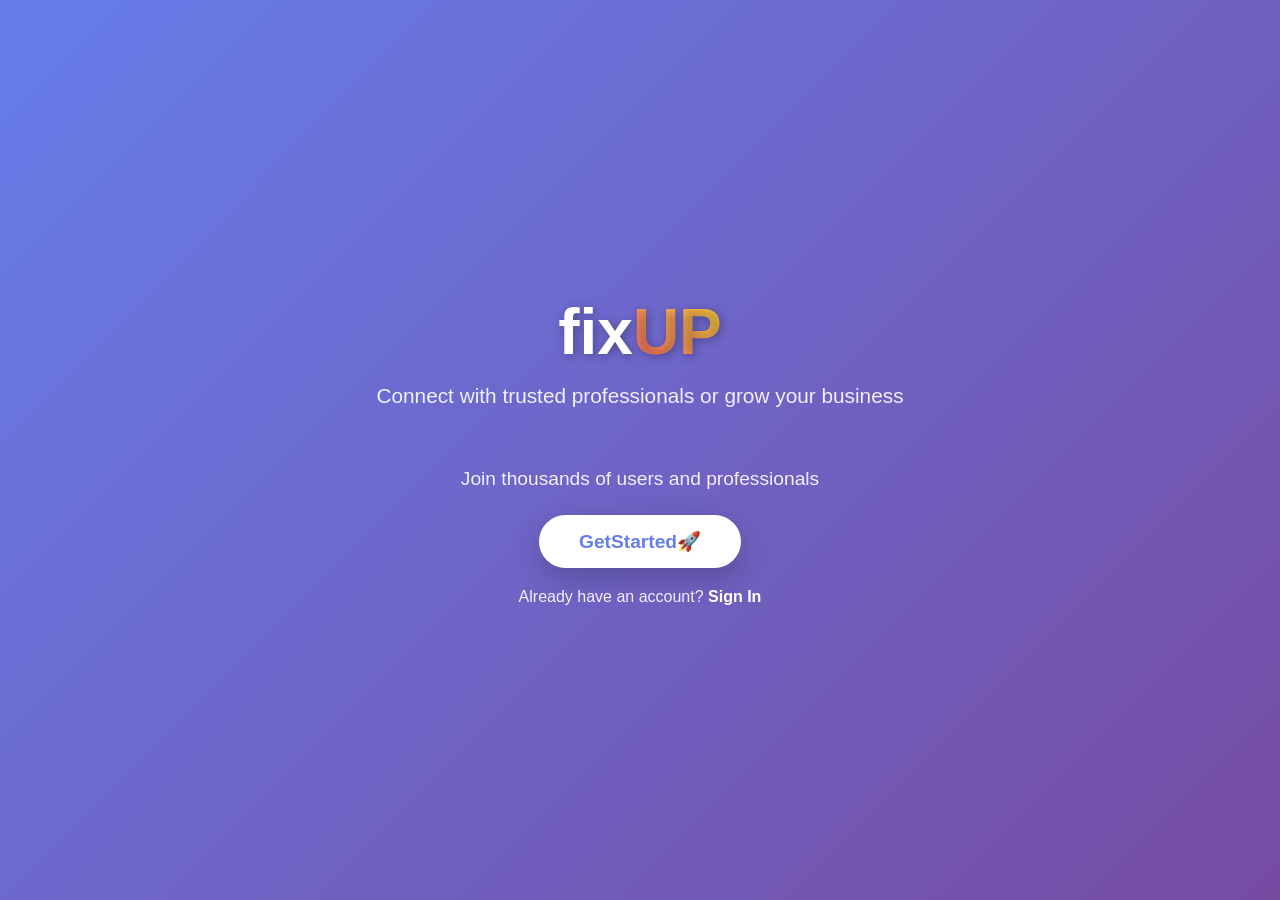
==== index.html @ 254c32c1 "Add files via upload" ====
<!DOCTYPE html>
<html lang="en">
<head>
    <meta charset="UTF-8">
    <meta name="viewport" content="width=device-width, initial-scale=1.0">
    <title>fixUP - Get It Fixed, Right Now!</title>
    <link rel="stylesheet" href="css/style.css">
</head>
<body>
    <div class="container">
        <!-- Hero Section -->
        <div class="hero">
            <h1 class="hero-title">fix<span>UP</span></h1>
            <p class="hero-subtitle">Connect with trusted professionals or grow your business</p>
        </div>

        <!-- Get Started Button -->
        <div class="cta-section">
            <p>Join thousands of users and professionals</p>
            <button class="cta-btn" onclick="getStarted()">GetStarted🚀</button>
            <div class="login-link">
                Already have an account? <a href="pages/login.html">Sign In</a>
            </div>
        </div>
    </div>

    <script src="js/script.js"></script>
</body>
</html>
---- css/style.css ----
/* Reset and Base Styles */
* {
    margin: 0;
    padding: 0;
    box-sizing: border-box;
}

:root {
    --primary-gradient: linear-gradient(135deg, #667eea 0%, #764ba2 100%);
    --user-gradient: linear-gradient(135deg, #4facfe 0%, #00f2fe 100%);
    --worker-gradient: linear-gradient(135deg, #43e97b 0%, #38f9d7 100%);
    --text-dark: #2d3748;
    --text-light: #718096;
    --shadow: 0 20px 40px rgba(0,0,0,0.1);
    --card-shadow: 0 10px 30px rgba(0,0,0,0.15);
}

body {
    font-family: 'Segoe UI', Tahoma, Geneva, Verdana, sans-serif;
    background: var(--primary-gradient);
    min-height: 100vh;
    display: flex;
    align-items: center;
    justify-content: center;
    padding: 20px;
}

.container {
    max-width: 1200px;
    width: 100%;
    text-align: center;
}

/* Hero Section */
.hero {
    margin-bottom: 60px;
}

.hero-title {
    font-size: 4rem;
    font-weight: 800;
    color: white;
    margin-bottom: 15px;
    text-shadow: 2px 2px 10px rgba(0,0,0,0.3);
}

.hero-title span {
    background: linear-gradient(45deg, #ff6b6b, #ffd93d);
    -webkit-background-clip: text;
    -webkit-text-fill-color: transparent;
}

.hero-subtitle {
    font-size: 1.3rem;
    color: rgba(255,255,255,0.9);
    font-weight: 300;
}

/* Selection Cards */
.selection-cards {
    display: grid;
    grid-template-columns: repeat(auto-fit, minmax(300px, 1fr));
    gap: 30px;
    max-width: 800px;
    margin: 0 auto;
}

.card {
    background: white;
    padding: 40px 30px;
    border-radius: 20px;
    box-shadow: var(--card-shadow);
    cursor: pointer;
    transition: all 0.3s ease;
    position: relative;
    overflow: hidden;
}

.card::before {
    content: '';
    position: absolute;
    top: 0;
    left: -100%;
    width: 100%;
    height: 100%;
    background: linear-gradient(90deg, transparent, rgba(255,255,255,0.2), transparent);
    transition: left 0.5s;
}

.card:hover::before {
    left: 100%;
}

.card:hover {
    transform: translateY(-10px);
    box-shadow: 0 25px 50px rgba(0,0,0,0.2);
}

.user-card:hover {
    background: var(--user-gradient);
    color: white;
}

.worker-card:hover {
    background: var(--worker-gradient);
    color: white;
}

.card-icon {
    font-size: 4rem;
    margin-bottom: 20px;
}

.card h3 {
    font-size: 1.8rem;
    margin-bottom: 15px;
    font-weight: 700;
}

.card p {
    color: var(--text-light);
    margin-bottom: 25px;
    line-height: 1.6;
}

.card:hover p {
    color: rgba(255,255,255,0.9);
}

.card-btn {
    background: transparent;
    border: 2px solid var(--text-dark);
    color: var(--text-dark);
    padding: 12px 30px;
    border-radius: 50px;
    font-weight: 600;
    cursor: pointer;
    transition: all 0.3s ease;
}

.user-card:hover .card-btn {
    border-color: white;
    color: white;
}

.worker-card:hover .card-btn {
    border-color: white;
    color: white;
}

/* Responsive */
@media (max-width: 768px) {
    .hero-title {
        font-size: 3rem;
    }
    
    .selection-cards {
        grid-template-columns: 1fr;
    }
}



/* === USER DASHBOARD STYLES === */

/* Navigation */
.navbar {
    background: rgba(255, 255, 255, 0.95);
    backdrop-filter: blur(10px);
    padding: 1rem 0;
    position: fixed;
    top: 0;
    width: 100%;
    z-index: 1000;
    box-shadow: 0 2px 20px rgba(0,0,0,0.1);
}

.nav-container {
    max-width: 1200px;
    margin: 0 auto;
    display: flex;
    justify-content: space-between;
    align-items: center;
    padding: 0 20px;
}

.nav-logo h2 {
    background: var(--primary-gradient);
    -webkit-background-clip: text;
    -webkit-text-fill-color: transparent;
    font-size: 1.8rem;
}

.nav-links {
    display: flex;
    gap: 30px;
}

.nav-link {
    text-decoration: none;
    color: var(--text-dark);
    font-weight: 600;
    padding: 8px 16px;
    border-radius: 20px;
    transition: all 0.3s ease;
}

.nav-link:hover, .nav-link.active {
    background: var(--primary-gradient);
    color: white;
}

/* User Container */
.user-container {  
    text-decoration: none;
    color: var(--text-dark);
    max-width: 1200px;
    margin: 100px auto 50px;
    padding: 0 20px;
}

/* Welcome Section */
.welcome-section {
    text-align: center;
    margin-bottom: 60px;
}

.welcome-section h1 {
    font-size: 3rem;
    color: var(--text-dark);
    margin-bottom: 10px;
    background: var(--primary-gradient);
    -webkit-background-clip: text;
    -webkit-text-fill-color: transparent;
}

.welcome-section p {
    font-size: 1.2rem;
    color: var(--text-light);
    margin-bottom: 30px;
}

/* Search Bar */
.search-container {
    display: flex;
    max-width: 600px;
    margin: 0 auto;
    background: white;
    border-radius: 50px;
    padding: 5px;
    box-shadow: var(--shadow);
}

.search-input {
    flex: 1;
    border: none;
    padding: 15px 25px;
    border-radius: 50px;
    font-size: 1rem;
    outline: none;
}

.search-btn {
    background: var(--primary-gradient);
    color: white;
    border: none;
    padding: 15px 30px;
    border-radius: 50px;
    font-weight: 600;
    cursor: pointer;
    transition: transform 0.3s ease;
}

.search-btn:hover {
    transform: scale(1.05);
}

/* Services Grid */
.services-grid h2 {
    text-align: center;
    font-size: 2.5rem;
    color: var(--text-dark);
    margin-bottom: 40px;
}

.grid-container {
    display: grid;
    grid-template-columns: repeat(auto-fit, minmax(250px, 1fr));
    gap: 25px;
}

.service-card {
    background: white;
    border-radius: 20px;
    padding: 30px 20px;
    text-align: center;
    box-shadow: var(--card-shadow);
    cursor: pointer;
    transition: all 0.3s ease;
    position: relative;
    overflow: hidden;
}

.service-card::before {
    content: '';
    position: absolute;
    top: 0;
    left: -100%;
    width: 100%;
    height: 100%;
    background: linear-gradient(90deg, transparent, rgba(255,255,255,0.4), transparent);
    transition: left 0.6s;
}

.service-card:hover::before {
    left: 100%;
}

.service-card:hover {
    transform: translateY(-8px) scale(1.02);
    box-shadow: 0 25px 50px rgba(0,0,0,0.15);
}

.service-icon {
    font-size: 3.5rem;
    margin-bottom: 20px;
    display: block;
}

.service-card h3 {
    font-size: 1.5rem;
    margin-bottom: 10px;
    color: var(--text-dark);
}

.service-card p {
    color: var(--text-light);
    line-height: 1.5;
}

/* Service-specific hover colors */
.service-card[data-service="carpenter"]:hover { background: linear-gradient(135deg, #ff9a9e, #fad0c4); }
.service-card[data-service="plumber"]:hover { background: linear-gradient(135deg, #a1c4fd, #c2e9fb); }
.service-card[data-service="electrician"]:hover { background: linear-gradient(135deg, #ffecd2, #fcb69f); }
.service-card[data-service="mechanic"]:hover { background: linear-gradient(135deg, #84fab0, #8fd3f4); }
.service-card[data-service="painter"]:hover { background: linear-gradient(135deg, #d4fc79, #96e6a1); }
.service-card[data-service="constructor"]:hover { background: linear-gradient(135deg, #fbc2eb, #a6c1ee); }

.service-card:hover h3,
.service-card:hover p {
    color: white;
}








/* === WORKER DASHBOARD STYLES === */

.worker-container {
    max-width: 1200px;
    margin: 100px auto 50px;
    padding: 0 20px;
}

/* Worker Header */
.worker-header {
    margin-bottom: 40px;
}

.welcome-card {
    background: linear-gradient(135deg, #667eea 0%, #764ba2 100%);
    color: white;
    padding: 30px;
    border-radius: 20px;
    margin-bottom: 30px;
    box-shadow: var(--shadow);
}

.welcome-card h1 {
    font-size: 2.5rem;
    margin-bottom: 10px;
}

.welcome-card p {
    font-size: 1.2rem;
    opacity: 0.9;
}

/* Stats Grid */
.stats-grid {
    display: grid;
    grid-template-columns: repeat(auto-fit, minmax(200px, 1fr));
    gap: 20px;
}

.stat-card {
    background: white;
    padding: 25px;
    border-radius: 15px;
    box-shadow: var(--card-shadow);
    display: flex;
    align-items: center;
    gap: 15px;
    transition: transform 0.3s ease;
}

.stat-card:hover {
    transform: translateY(-5px);
}

.stat-icon {
    font-size: 2.5rem;
}

.stat-info h3 {
    font-size: 1.8rem;
    color: var(--text-dark);
    margin-bottom: 5px;
}

.stat-info p {
    color: var(--text-light);
    font-size: 0.9rem;
}

/* Worker Content Layout */
.worker-content {
    display: grid;
    grid-template-columns: 2fr 1fr;
    gap: 30px;
}

/* Job Requests */
.job-requests h2 {
    color: var(--text-dark);
    margin-bottom: 20px;
    font-size: 1.5rem;
}

.requests-list {
    display: flex;
    flex-direction: column;
    gap: 15px;
}

.job-request {
    background: white;
    padding: 20px;
    border-radius: 15px;
    box-shadow: var(--card-shadow);
    border-left: 4px solid #667eea;
    transition: all 0.3s ease;
}

.job-request:hover {
    transform: translateX(5px);
    box-shadow: 0 10px 25px rgba(0,0,0,0.15);
}

.job-header {
    display: flex;
    justify-content: space-between;
    align-items: start;
    margin-bottom: 10px;
}

.job-title {
    font-weight: 600;
    color: var(--text-dark);
    font-size: 1.1rem;
}

.job-budget {
    background: linear-gradient(135deg, #4facfe 0%, #00f2fe 100%);
    color: white;
    padding: 5px 12px;
    border-radius: 20px;
    font-weight: 600;
    font-size: 0.9rem;
}

.job-description {
    color: var(--text-light);
    margin-bottom: 15px;
    line-height: 1.5;
}

.job-meta {
    display: flex;
    gap: 15px;
    font-size: 0.9rem;
    color: var(--text-light);
    margin-bottom: 15px;
}

.job-actions {
    display: flex;
    gap: 10px;
}

.action-btn-accept, .action-btn-decline {
    padding: 8px 20px;
    border: none;
    border-radius: 8px;
    font-weight: 600;
    cursor: pointer;
    transition: all 0.3s ease;
}

.action-btn-accept {
    background: linear-gradient(135deg, #43e97b 0%, #38f9d7 100%);
    color: white;
}

.action-btn-decline {
    background: #f8f9fa;
    color: var(--text-light);
}

.action-btn-accept:hover {
    transform: scale(1.05);
    box-shadow: 0 5px 15px rgba(67, 233, 123, 0.3);
}

.action-btn-decline:hover {
    background: #e9ecef;
}

/* Worker Sidebar */
.worker-sidebar {
    display: flex;
    flex-direction: column;
    gap: 20px;
}

.action-card, .profile-card {
    background: white;
    padding: 25px;
    border-radius: 15px;
    box-shadow: var(--card-shadow);
}

.action-card h3, .profile-card h3 {
    color: var(--text-dark);
    margin-bottom: 20px;
    font-size: 1.2rem;
}

.action-btn {
    width: 100%;
    padding: 12px;
    margin-bottom: 10px;
    background: var(--primary-gradient);
    color: white;
    border: none;
    border-radius: 10px;
    font-weight: 600;
    cursor: pointer;
    transition: transform 0.3s ease;
}

.action-btn:hover {
    transform: translateY(-2px);
}

/* Progress Bar */
.progress-bar {
    background: #f0f0f0;
    border-radius: 10px;
    height: 8px;
    margin-bottom: 10px;
    overflow: hidden;
}

.progress-fill {
    background: linear-gradient(135deg, #43e97b 0%, #38f9d7 100%);
    height: 100%;
    border-radius: 10px;
    transition: width 0.5s ease;
}

.profile-card p {
    color: var(--text-light);
    margin-bottom: 15px;
    text-align: center;
}

.complete-btn {
    width: 100%;
    padding: 10px;
    background: transparent;
    border: 2px solid #667eea;
    color: #667eea;
    border-radius: 8px;
    font-weight: 600;
    cursor: pointer;
    transition: all 0.3s ease;
}

.complete-btn:hover {
    background: #667eea;
    color: white;
}

/* Responsive */
@media (max-width: 968px) {
    .worker-content {
        grid-template-columns: 1fr;
    }
    
    .welcome-card h1 {
        font-size: 2rem;
    }
    
    .stats-grid {
        grid-template-columns: repeat(2, 1fr);
    }
}

@media (max-width: 768px) {
    .stats-grid {
        grid-template-columns: 1fr;
    }
    
    .job-header {
        flex-direction: column;
        gap: 10px;
    }
    
    .job-actions {
        flex-direction: column;
    }
}






/* === SERVICE BROWSING STYLES === */

.browse-container {
    max-width: 1200px;
    margin: 100px auto 50px;
    padding: 0 20px;
}

.browse-header {
    text-align: center;
    margin-bottom: 40px;
}

.browse-header h1 {
    font-size: 2.5rem;
    color: var(--text-dark);
    margin-bottom: 10px;
    background: var(--primary-gradient);
    -webkit-background-clip: text;
    -webkit-text-fill-color: transparent;
}

.browse-header p {
    color: var(--text-light);
    font-size: 1.1rem;
    margin-bottom: 30px;
}

/* Filters */
.filters-bar {
    display: flex;
    gap: 20px;
    justify-content: center;
    flex-wrap: wrap;
    background: white;
    padding: 20px;
    border-radius: 15px;
    box-shadow: var(--card-shadow);
}

.filter-group {
    display: flex;
    flex-direction: column;
    gap: 8px;
}

.filter-group label {
    font-weight: 600;
    color: var(--text-dark);
    font-size: 0.9rem;
}

.filter-select {
    padding: 10px 15px;
    border: 2px solid #e2e8f0;
    border-radius: 8px;
    background: white;
    cursor: pointer;
    transition: border-color 0.3s ease;
}

.filter-select:focus {
    border-color: #667eea;
    outline: none;
}

.filter-btn {
    background: var(--primary-gradient);
    color: white;
    border: none;
    padding: 10px 20px;
    border-radius: 8px;
    cursor: pointer;
    align-self: flex-end;
    transition: transform 0.3s ease;
}

.filter-btn:hover {
    transform: scale(1.05);
}

/* Workers Grid */
.workers-grid {
    display: grid;
    grid-template-columns: repeat(auto-fill, minmax(350px, 1fr));
    gap: 25px;
}

.worker-card {
    background: white;
    border-radius: 20px;
    padding: 25px;
    box-shadow: var(--card-shadow);
    transition: all 0.3s ease;
    cursor: pointer;
    position: relative;
    overflow: hidden;
}

.worker-card::before {
    content: '';
    position: absolute;
    top: 0;
    left: -100%;
    width: 100%;
    height: 100%;
    background: linear-gradient(90deg, transparent, rgba(255,255,255,0.3), transparent);
    transition: left 0.6s;
}

.worker-card:hover::before {
    left: 100%;
}

.worker-card:hover {
    transform: translateY(-8px);
    box-shadow: 0 25px 50px rgba(0,0,0,0.15);
}

.worker-header {
    display: flex;
    gap: 15px;
    margin-bottom: 15px;
}

.worker-avatar {
    width: 60px;
    height: 60px;
    border-radius: 50%;
    object-fit: cover;
}

.worker-basic-info h3 {
    font-size: 1.3rem;
    color: var(--text-dark);
    margin-bottom: 5px;
}

.worker-tagline {
    color: var(--text-light);
    font-size: 0.9rem;
    margin-bottom: 8px;
}

.worker-rating {
    display: flex;
    align-items: center;
    gap: 5px;
}

.rating-stars {
    color: #ffd700;
    font-size: 1rem;
}

.rating-text {
    color: var(--text-light);
    font-size: 0.9rem;
}

.worker-stats {
    display: grid;
    grid-template-columns: 1fr 1fr;
    gap: 10px;
    margin: 15px 0;
    padding: 15px;
    background: #f8f9fa;
    border-radius: 10px;
}

.stat-item {
    display: flex;
    flex-direction: column;
    align-items: center;
}

.stat-value {
    font-weight: 700;
    color: var(--text-dark);
    font-size: 1.1rem;
}

.stat-label {
    font-size: 0.8rem;
    color: var(--text-light);
}

.worker-skills {
    display: flex;
    flex-wrap: wrap;
    gap: 8px;
    margin: 15px 0;
}

.skill-tag {
    background: var(--primary-gradient);
    color: white;
    padding: 5px 12px;
    border-radius: 20px;
    font-size: 0.8rem;
    font-weight: 600;
}

.worker-footer {
    display: flex;
    justify-content: space-between;
    align-items: center;
    margin-top: 15px;
    padding-top: 15px;
    border-top: 1px solid #e2e8f0;
}

.worker-price {
    font-size: 1.3rem;
    font-weight: 700;
    color: var(--text-dark);
}

.view-profile-btn {
    background: var(--primary-gradient);
    color: white;
    border: none;
    padding: 8px 20px;
    border-radius: 8px;
    font-weight: 600;
    cursor: pointer;
    transition: transform 0.3s ease;
}

.view-profile-btn:hover {
    transform: scale(1.05);
}

/* === WORKER PROFILE STYLES === */

.profile-container {
    max-width: 1200px;
    margin: 100px auto 50px;
    padding: 0 20px;
}

.profile-header {
    background: white;
    border-radius: 20px;
    box-shadow: var(--shadow);
    margin-bottom: 30px;
    overflow: hidden;
}

.profile-hero {
    display: grid;
    grid-template-columns: auto 1fr;
    gap: 30px;
    padding: 40px;
    align-items: start;
}

.profile-image {
    position: relative;
}

.profile-image img {
    width: 150px;
    height: 150px;
    border-radius: 50%;
    object-fit: cover;
    border: 5px solid white;
    box-shadow: var(--card-shadow);
}

.verified-badge {
    position: absolute;
    bottom: 10px;
    right: 10px;
    background: #43e97b;
    color: white;
    padding: 4px 8px;
    border-radius: 10px;
    font-size: 0.7rem;
    font-weight: 600;
}

.profile-info h1 {
    font-size: 2.5rem;
    color: var(--text-dark);
    margin-bottom: 10px;
}

.profile-tagline {
    font-size: 1.2rem;
    color: var(--text-light);
    margin-bottom: 20px;
}

.profile-stats {
    display: flex;
    gap: 30px;
    margin-bottom: 25px;
    flex-wrap: wrap;
}

.stat {
    display: flex;
    align-items: center;
    gap: 8px;
}

.rating-stars {
    color: #ffd700;
}

.rating-text, .jobs-completed, .response-time {
    color: var(--text-light);
    font-weight: 600;
}

.profile-actions {
    display: flex;
    gap: 15px;
    flex-wrap: wrap;
}

.btn-primary, .btn-secondary {
    padding: 12px 25px;
    border: none;
    border-radius: 10px;
    font-weight: 600;
    cursor: pointer;
    transition: all 0.3s ease;
}

.btn-primary {
    background: var(--primary-gradient);
    color: white;
}

.btn-secondary {
    background: transparent;
    border: 2px solid #667eea;
    color: #667eea;
}

.btn-primary:hover, .btn-secondary:hover {
    transform: translateY(-2px);
    box-shadow: 0 8px 20px rgba(0,0,0,0.15);
}

.btn-secondary:hover {
    background: #667eea;
    color: white;
}

/* Profile Content */
.profile-content {
    display: grid;
    grid-template-columns: 2fr 1fr;
    gap: 30px;
}

.profile-section {
    background: white;
    padding: 30px;
    border-radius: 15px;
    box-shadow: var(--card-shadow);
    margin-bottom: 25px;
}

.profile-section h2 {
    color: var(--text-dark);
    margin-bottom: 20px;
    font-size: 1.5rem;
}

/* Services List */
.services-list {
    display: grid;
    grid-template-columns: repeat(auto-fit, minmax(200px, 1fr));
    gap: 10px;
}

.service-item {
    background: #f8f9fa;
    padding: 12px 15px;
    border-radius: 8px;
    font-weight: 600;
    color: var(--text-dark);
    transition: all 0.3s ease;
}

.service-item:hover {
    background: var(--primary-gradient);
    color: white;
    transform: translateX(5px);
}

/* Portfolio Grid */
.portfolio-grid {
    display: grid;
    grid-template-columns: repeat(auto-fit, minmax(200px, 1fr));
    gap: 15px;
}

.portfolio-item {
    border-radius: 10px;
    overflow: hidden;
    box-shadow: var(--card-shadow);
    transition: transform 0.3s ease;
}

.portfolio-item:hover {
    transform: scale(1.05);
}

.portfolio-item img {
    width: 100%;
    height: 150px;
    object-fit: cover;
}

/* Reviews */
.review-item {
    padding: 20px;
    border-bottom: 1px solid #e2e8f0;
}

.review-item:last-child {
    border-bottom: none;
}

.review-header {
    display: flex;
    justify-content: space-between;
    align-items: start;
    margin-bottom: 10px;
}

.reviewer-name {
    font-weight: 600;
    color: var(--text-dark);
}

.review-date {
    color: var(--text-light);
    font-size: 0.9rem;
}

.review-rating {
    color: #ffd700;
    margin-bottom: 8px;
}

.review-text {
    color: var(--text-light);
    line-height: 1.5;
}

/* Sidebar Cards */
.pricing-card, .contact-card {
    background: white;
    padding: 25px;
    border-radius: 15px;
    box-shadow: var(--card-shadow);
    margin-bottom: 25px;
}

.pricing-card h3, .contact-card h3 {
    color: var(--text-dark);
    margin-bottom: 20px;
    font-size: 1.2rem;
}

.price-item, .contact-item {
    display: flex;
    justify-content: space-between;
    align-items: center;
    padding: 10px 0;
    border-bottom: 1px solid #e2e8f0;
}

.price-item:last-child, .contact-item:last-child {
    border-bottom: none;
}

.price {
    font-weight: 700;
    color: var(--text-dark);
}

.full-width {
    width: 100%;
    margin-top: 15px;
}

/* Responsive */
@media (max-width: 968px) {
    .profile-content {
        grid-template-columns: 1fr;
    }
    
    .profile-hero {
        grid-template-columns: 1fr;
        text-align: center;
    }
    
    .workers-grid {
        grid-template-columns: 1fr;
    }
}

@media (max-width: 768px) {
    .filters-bar {
        flex-direction: column;
    }
    
    .profile-stats {
        flex-direction: column;
        gap: 15px;
    }
    
    .profile-actions {
        flex-direction: column;
    }
    
    .btn-primary, .btn-secondary {
        width: 100%;
        text-align: center;
    }
}











/* === AUTHENTICATION STYLES === */

.auth-container {
    min-height: 100vh;
    background: var(--primary-gradient);
    display: flex;
    flex-direction: column;
    align-items: center;
    justify-content: center;
    padding: 20px;
}

.back-btn {
    color: white;
    text-decoration: none;
    font-weight: 600;
    margin-bottom: 20px;
    display: inline-flex;
    align-items: center;
    gap: 8px;
    transition: opacity 0.3s ease;
}

.back-btn:hover {
    opacity: 0.8;
}

.auth-card {
    background: white;
    padding: 40px;
    border-radius: 20px;
    box-shadow: var(--shadow);
    width: 100%;
    max-width: 450px;
}

.auth-header {
    text-align: center;
    margin-bottom: 30px;
}

.auth-header h1 {
    font-size: 2.2rem;
    color: var(--text-dark);
    margin-bottom: 10px;
    background: var(--primary-gradient);
    -webkit-background-clip: text;
    -webkit-text-fill-color: transparent;
}

.auth-header p {
    color: var(--text-light);
    font-size: 1.1rem;
}

.auth-form {
    margin-bottom: 25px;
}

.form-group {
    margin-bottom: 20px;
}

.form-group label {
    display: block;
    margin-bottom: 8px;
    font-weight: 600;
    color: var(--text-dark);
}

.form-group input {
    width: 100%;
    padding: 15px;
    border: 2px solid #e2e8f0;
    border-radius: 10px;
    font-size: 1rem;
    transition: all 0.3s ease;
}

.form-group input:focus {
    border-color: #667eea;
    outline: none;
    box-shadow: 0 0 0 3px rgba(102, 126, 234, 0.1);
}

.forgot-password {
    text-align: right;
    margin-top: 8px;
}

.forgot-password a {
    color: #667eea;
    text-decoration: none;
    font-size: 0.9rem;
}

.password-hint {
    font-size: 0.8rem;
    color: var(--text-light);
    margin-top: 5px;
}

.auth-btn {
    width: 100%;
    background: var(--primary-gradient);
    color: white;
    border: none;
    padding: 15px;
    border-radius: 10px;
    font-size: 1.1rem;
    font-weight: 600;
    cursor: pointer;
    transition: all 0.3s ease;
    margin-top: 10px;
}

.auth-btn:hover {
    transform: translateY(-2px);
    box-shadow: 0 8px 20px rgba(102, 126, 234, 0.3);
}

.auth-divider {
    text-align: center;
    margin: 25px 0;
    position: relative;
}

.auth-divider::before {
    content: '';
    position: absolute;
    top: 50%;
    left: 0;
    right: 0;
    height: 1px;
    background: #e2e8f0;
}

.auth-divider span {
    background: white;
    padding: 0 15px;
    color: var(--text-light);
    font-size: 0.9rem;
}

.social-auth {
    display: flex;
    flex-direction: column;
    gap: 12px;
    margin-bottom: 25px;
}

.social-btn {
    display: flex;
    align-items: center;
    justify-content: center;
    gap: 10px;
    padding: 12px;
    border: 2px solid #e2e8f0;
    border-radius: 10px;
    background: white;
    cursor: pointer;
    transition: all 0.3s ease;
    font-weight: 600;
}

.social-btn:hover {
    border-color: #667eea;
    transform: translateY(-1px);
}

.google-btn:hover {
    border-color: #db4437;
}

.facebook-btn:hover {
    border-color: #4267B2;
}

.auth-footer {
    text-align: center;
    color: var(--text-light);
}

.auth-footer a {
    color: #667eea;
    text-decoration: none;
    font-weight: 600;
}

/* Role Selection */
.role-selection {
    margin: 25px 0;
}

.role-selection h3 {
    margin-bottom: 15px;
    color: var(--text-dark);
}

.role-options {
    display: grid;
    grid-template-columns: 1fr 1fr;
    gap: 15px;
}

.role-option input {
    display: none;
}

.role-card {
    border: 2px solid #e2e8f0;
    border-radius: 10px;
    padding: 20px;
    text-align: center;
    cursor: pointer;
    transition: all 0.3s ease;
}

.role-option input:checked + .role-card {
    border-color: #667eea;
    background: linear-gradient(135deg, #667eea10, #764ba210);
    transform: scale(1.05);
}

.role-icon {
    font-size: 2rem;
    display: block;
    margin-bottom: 10px;
}

.role-text {
    display: block;
    font-weight: 600;
    color: var(--text-dark);
    margin-bottom: 5px;
}

.role-card small {
    color: var(--text-light);
    font-size: 0.8rem;
}

/* Terms Agreement */
.terms-agreement {
    margin: 20px 0;
    padding: 15px;
    background: #f8f9fa;
    border-radius: 10px;
}

.terms-agreement label {
    display: flex;
    align-items: flex-start;
    gap: 10px;
    color: var(--text-dark);
    font-size: 0.9rem;
    cursor: pointer;
}

.terms-agreement input {
    margin-top: 2px;
}

.terms-agreement a {
    color: #667eea;
    text-decoration: none;
}

/* CTA Section for Landing Page */
.cta-section {
    text-align: center;
    margin-top: 40px;
}

.cta-section p {
    color: rgba(255, 255, 255, 0.9);
    margin-bottom: 25px;
    font-size: 1.2rem;
}

.cta-btn {
    background: white;
    color: #667eea;
    border: none;
    padding: 15px 40px;
    border-radius: 50px;
    font-size: 1.2rem;
    font-weight: 700;
    cursor: pointer;
    transition: all 0.3s ease;
    box-shadow: 0 10px 30px rgba(0,0,0,0.2);
}

.cta-btn:hover {
    transform: translateY(-3px) scale(1.05);
    box-shadow: 0 15px 40px rgba(0,0,0,0.3);
}

.login-link {
    margin-top: 20px;
    color: rgba(255, 255, 255, 0.9);
}

.login-link a {
    color: white;
    text-decoration: none;
    font-weight: 600;
}

/* Responsive */
@media (max-width: 768px) {
    .auth-card {
        padding: 30px 20px;
    }
    
    .role-options {
        grid-template-columns: 1fr;
    }
    
    .auth-header h1 {
        font-size: 1.8rem;
    }
}







/* === MY BOOKINGS STYLES === */

.bookings-container {
    max-width: 1000px;
    margin: 100px auto 50px;
    padding: 0 20px;
}

.bookings-header {
    text-align: center;
    margin-bottom: 40px;
}

.bookings-header h1 {
    font-size: 2.5rem;
    color: var(--text-dark);
    margin-bottom: 10px;
    background: var(--primary-gradient);
    -webkit-background-clip: text;
    -webkit-text-fill-color: transparent;
}

.bookings-header p {
    color: var(--text-light);
    font-size: 1.1rem;
}

/* Booking Tabs */
.booking-tabs {
    display: flex;
    gap: 10px;
    margin-bottom: 30px;
    border-bottom: 2px solid #e2e8f0;
    flex-wrap: wrap;
}

.tab-btn {
    background: none;
    border: none;
    padding: 12px 20px;
    font-size: 1rem;
    font-weight: 600;
    color: var(--text-light);
    cursor: pointer;
    border-bottom: 3px solid transparent;
    transition: all 0.3s ease;
}

.tab-btn.active {
    color: #667eea;
    border-bottom-color: #667eea;
}

.tab-btn:hover:not(.active) {
    color: var(--text-dark);
    background: #f7fafc;
    border-radius: 8px 8px 0 0;
}

/* Tab Content */
.tab-content {
    display: none;
}

.tab-content.active {
    display: block;
}

/* Bookings List */
.bookings-list {
    display: flex;
    flex-direction: column;
    gap: 20px;
}

.booking-card {
    background: white;
    border-radius: 15px;
    padding: 25px;
    box-shadow: var(--card-shadow);
    transition: all 0.3s ease;
    border-left: 4px solid #667eea;
}

.booking-card:hover {
    transform: translateY(-3px);
    box-shadow: 0 15px 35px rgba(0,0,0,0.1);
}

.booking-card.upcoming {
    border-left-color: #4facfe;
}

.booking-card.active {
    border-left-color: #43e97b;
}

.booking-card.completed {
    border-left-color: #a0aec0;
}

.booking-card.cancelled {
    border-left-color: #ff6b6b;
}

.booking-header {
    display: flex;
    justify-content: space-between;
    align-items: flex-start;
    margin-bottom: 15px;
    flex-wrap: wrap;
    gap: 15px;
}

.booking-title {
    font-size: 1.3rem;
    font-weight: 700;
    color: var(--text-dark);
    margin-bottom: 5px;
}

.booking-worker {
    color: var(--text-light);
    font-size: 1rem;
}

.booking-status {
    padding: 6px 12px;
    border-radius: 20px;
    font-size: 0.8rem;
    font-weight: 600;
    text-transform: uppercase;
}

.status-upcoming {
    background: #ebf8ff;
    color: #4facfe;
}

.status-active {
    background: #f0fff4;
    color: #43e97b;
}

.status-completed {
    background: #f7fafc;
    color: #a0aec0;
}

.status-cancelled {
    background: #fed7d7;
    color: #ff6b6b;
}

.booking-details {
    display: grid;
    grid-template-columns: repeat(auto-fit, minmax(200px, 1fr));
    gap: 15px;
    margin: 20px 0;
    padding: 20px;
    background: #f8f9fa;
    border-radius: 10px;
}

.detail-item {
    display: flex;
    flex-direction: column;
}

.detail-label {
    font-size: 0.8rem;
    color: var(--text-light);
    margin-bottom: 5px;
    font-weight: 600;
}

.detail-value {
    font-size: 1rem;
    color: var(--text-dark);
    font-weight: 600;
}

.booking-actions {
    display: flex;
    gap: 10px;
    flex-wrap: wrap;
}

.action-btn {
    padding: 8px 16px;
    border: none;
    border-radius: 8px;
    font-weight: 600;
    cursor: pointer;
    transition: all 0.3s ease;
}

.btn-primary {
    background: var(--primary-gradient);
    color: white;
}

.btn-secondary {
    background: transparent;
    border: 2px solid #667eea;
    color: #667eea;
}

.btn-danger {
    background: transparent;
    border: 2px solid #ff6b6b;
    color: #ff6b6b;
}

.action-btn:hover {
    transform: translateY(-2px);
}

.btn-primary:hover {
    box-shadow: 0 5px 15px rgba(102, 126, 234, 0.3);
}

.btn-secondary:hover {
    background: #667eea;
    color: white;
}

.btn-danger:hover {
    background: #ff6b6b;
    color: white;
}

/* Empty State */
.empty-state {
    text-align: center;
    padding: 60px 20px;
    display: none;
}

.empty-state.show {
    display: block;
}

.empty-icon {
    font-size: 4rem;
    margin-bottom: 20px;
}

.empty-state h3 {
    font-size: 1.5rem;
    color: var(--text-dark);
    margin-bottom: 10px;
}

.empty-state p {
    color: var(--text-light);
    margin-bottom: 25px;
}

/* Responsive */
@media (max-width: 768px) {
    .booking-header {
        flex-direction: column;
        align-items: flex-start;
    }
    
    .booking-tabs {
        flex-direction: column;
    }
    
    .booking-details {
        grid-template-columns: 1fr;
    }
    
    .booking-actions {
        flex-direction: column;
    }
    
    .action-btn {
        width: 100%;
        text-align: center;
    }
}






/* === POST JOB STYLES === */

.post-job-container {
    max-width: 800px;
    margin: 100px auto 50px;
    padding: 0 20px;
}

.post-job-header {
    text-align: center;
    margin-bottom: 40px;
}

.post-job-header h1 {
    font-size: 2.5rem;
    color: var(--text-dark);
    margin-bottom: 10px;
    background: var(--primary-gradient);
    -webkit-background-clip: text;
    -webkit-text-fill-color: transparent;
}

.post-job-header p {
    color: var(--text-light);
    font-size: 1.1rem;
}

/* Post Job Form */
.post-job-form {
    background: white;
    padding: 40px;
    border-radius: 20px;
    box-shadow: var(--shadow);
}

.form-section {
    margin-bottom: 40px;
    padding-bottom: 30px;
    border-bottom: 1px solid #e2e8f0;
}

.form-section:last-child {
    border-bottom: none;
    margin-bottom: 0;
}

.form-section h3 {
    font-size: 1.3rem;
    color: var(--text-dark);
    margin-bottom: 20px;
    display: flex;
    align-items: center;
    gap: 10px;
}

/* Service Options */
.service-options {
    display: grid;
    grid-template-columns: repeat(auto-fit, minmax(150px, 1fr));
    gap: 15px;
}

.service-option input {
    display: none;
}

.service-option label {
    display: flex;
    flex-direction: column;
    align-items: center;
    padding: 20px 15px;
    border: 2px solid #e2e8f0;
    border-radius: 15px;
    cursor: pointer;
    transition: all 0.3s ease;
    text-align: center;
}

.service-option input:checked + label {
    border-color: #667eea;
    background: linear-gradient(135deg, #667eea10, #764ba210);
    transform: scale(1.05);
}

.service-option label:hover {
    border-color: #cbd5e0;
    transform: translateY(-2px);
}

.service-icon {
    font-size: 2.5rem;
    margin-bottom: 10px;
    display: block;
}

.service-name {
    font-weight: 600;
    color: var(--text-dark);
    font-size: 0.9rem;
}

/* Form Elements */
.form-group {
    margin-bottom: 25px;
}

.form-group label {
    display: block;
    margin-bottom: 8px;
    font-weight: 600;
    color: var(--text-dark);
}

.form-group input,
.form-group select,
.form-group textarea {
    width: 100%;
    padding: 15px;
    border: 2px solid #e2e8f0;
    border-radius: 10px;
    font-size: 1rem;
    transition: all 0.3s ease;
    font-family: inherit;
}

.form-group input:focus,
.form-group select:focus,
.form-group textarea:focus {
    border-color: #667eea;
    outline: none;
    box-shadow: 0 0 0 3px rgba(102, 126, 234, 0.1);
}

.form-group textarea {
    resize: vertical;
    min-height: 100px;
}

.char-count {
    text-align: right;
    font-size: 0.8rem;
    color: var(--text-light);
    margin-top: 5px;
}

.input-hint {
    font-size: 0.8rem;
    color: var(--text-light);
    margin-top: 5px;
}

/* Form Row for side-by-side inputs */
.form-row {
    display: grid;
    grid-template-columns: 1fr 1fr;
    gap: 20px;
}

/* Photo Upload */
.photo-upload {
    margin-top: 15px;
}

.upload-area {
    border: 2px dashed #cbd5e0;
    border-radius: 15px;
    padding: 40px 20px;
    text-align: center;
    cursor: pointer;
    transition: all 0.3s ease;
    background: #f8f9fa;
}

.upload-area:hover {
    border-color: #667eea;
    background: #f0f4ff;
}

.upload-area.dragover {
    border-color: #667eea;
    background: #e6f0ff;
}

.upload-icon {
    font-size: 3rem;
    margin-bottom: 15px;
    opacity: 0.7;
}

.upload-area p {
    font-weight: 600;
    color: var(--text-dark);
    margin-bottom: 5px;
}

.upload-area small {
    color: var(--text-light);
}

.upload-preview {
    display: grid;
    grid-template-columns: repeat(auto-fill, minmax(100px, 1fr));
    gap: 10px;
    margin-top: 20px;
}

.preview-item {
    position: relative;
    border-radius: 10px;
    overflow: hidden;
    box-shadow: 0 2px 10px rgba(0,0,0,0.1);
}

.preview-item img {
    width: 100%;
    height: 100px;
    object-fit: cover;
}

.remove-photo {
    position: absolute;
    top: 5px;
    right: 5px;
    background: rgba(255, 255, 255, 0.9);
    border: none;
    border-radius: 50%;
    width: 25px;
    height: 25px;
    cursor: pointer;
    font-size: 0.8rem;
    display: flex;
    align-items: center;
    justify-content: center;
}

/* Form Actions */
.form-actions {
    display: flex;
    gap: 15px;
    justify-content: flex-end;
    margin-top: 30px;
    padding-top: 20px;
    border-top: 1px solid #e2e8f0;
}

.btn-primary, .btn-secondary {
    padding: 12px 30px;
    border: none;
    border-radius: 10px;
    font-weight: 600;
    cursor: pointer;
    transition: all 0.3s ease;
    font-size: 1rem;
}

.btn-primary {
    background: var(--primary-gradient);
    color: white;
}

.btn-secondary {
    background: transparent;
    border: 2px solid #667eea;
    color: #667eea;
}

.btn-primary:hover {
    transform: translateY(-2px);
    box-shadow: 0 8px 20px rgba(102, 126, 234, 0.3);
}

.btn-secondary:hover {
    background: #667eea;
    color: white;
}

/* Responsive */
@media (max-width: 768px) {
    .post-job-form {
        padding: 25px 20px;
    }
    
    .service-options {
        grid-template-columns: repeat(2, 1fr);
    }
    
    .form-row {
        grid-template-columns: 1fr;
    }
    
    .form-actions {
        flex-direction: column;
    }
    
    .btn-primary, .btn-secondary {
        width: 100%;
        text-align: center;
    }
}





/* === PROFILE EDIT STYLES === */

.profile-edit-container {
    max-width: 900px;
    margin: 100px auto 50px;
    padding: 0 20px;
}

.profile-edit-header {
    text-align: center;
    margin-bottom: 40px;
}

.profile-edit-header h1 {
    font-size: 2.5rem;
    color: var(--text-dark);
    margin-bottom: 10px;
    background: var(--primary-gradient);
    -webkit-background-clip: text;
    -webkit-text-fill-color: transparent;
}

.profile-edit-header p {
    color: var(--text-light);
    font-size: 1.1rem;
    margin-bottom: 20px;
}

/* Profile Progress */
.profile-progress {
    max-width: 400px;
    margin: 0 auto;
}

.progress-bar {
    background: #f0f0f0;
    border-radius: 10px;
    height: 8px;
    margin-bottom: 10px;
    overflow: hidden;
}

.progress-fill {
    background: linear-gradient(135deg, #43e97b 0%, #38f9d7 100%);
    height: 100%;
    border-radius: 10px;
    transition: width 0.5s ease;
}

.progress-text {
    text-align: center;
    color: var(--text-light);
    font-weight: 600;
}

/* Profile Edit Form */
.profile-edit-form {
    background: white;
    padding: 40px;
    border-radius: 20px;
    box-shadow: var(--shadow);
}

/* Skills Section */
.skills-section {
    margin-top: 20px;
}

.skills-list {
    display: flex;
    flex-direction: column;
    gap: 15px;
    margin-bottom: 25px;
}

.skill-item {
    display: flex;
    justify-content: space-between;
    align-items: center;
    padding: 15px;
    background: #f8f9fa;
    border-radius: 10px;
    border-left: 4px solid #667eea;
}

.skill-info h4 {
    color: var(--text-dark);
    margin-bottom: 5px;
    font-size: 1rem;
}

.skill-meta {
    display: flex;
    gap: 15px;
    font-size: 0.9rem;
    color: var(--text-light);
}

.skill-actions {
    display: flex;
    gap: 10px;
}

.skill-btn {
    background: none;
    border: none;
    cursor: pointer;
    padding: 5px;
    border-radius: 5px;
    transition: background 0.3s ease;
}

.skill-btn:hover {
    background: rgba(0,0,0,0.1);
}

.add-skill-form {
    background: #f8f9fa;
    padding: 20px;
    border-radius: 10px;
    border: 2px dashed #cbd5e0;
}

/* Availability Options */
.availability-options {
    display: flex;
    gap: 20px;
    flex-wrap: wrap;
    margin-top: 10px;
}

.availability-option {
    display: flex;
    align-items: center;
    gap: 8px;
    cursor: pointer;
    padding: 10px 15px;
    background: #f8f9fa;
    border-radius: 8px;
    transition: all 0.3s ease;
}

.availability-option:hover {
    background: #e2e8f0;
}

.availability-option input[type="checkbox"]:checked + span {
    color: #667eea;
    font-weight: 600;
}

/* Portfolio Upload */
.section-description {
    color: var(--text-light);
    margin-bottom: 15px;
    font-size: 0.9rem;
}

.portfolio-grid {
    display: grid;
    grid-template-columns: repeat(auto-fill, minmax(150px, 1fr));
    gap: 15px;
    margin-top: 20px;
}

.portfolio-item {
    position: relative;
    border-radius: 10px;
    overflow: hidden;
    box-shadow: 0 2px 10px rgba(0,0,0,0.1);
}

.portfolio-item img {
    width: 100%;
    height: 120px;
    object-fit: cover;
}

.portfolio-actions {
    position: absolute;
    top: 5px;
    right: 5px;
    display: flex;
    gap: 5px;
}

.portfolio-btn {
    background: rgba(255, 255, 255, 0.9);
    border: none;
    border-radius: 50%;
    width: 30px;
    height: 30px;
    cursor: pointer;
    display: flex;
    align-items: center;
    justify-content: center;
    font-size: 0.8rem;
}

/* Verification Section */
.verification-section {
    display: flex;
    flex-direction: column;
    gap: 20px;
}

.verification-item {
    display: flex;
    justify-content: space-between;
    align-items: center;
    padding: 20px;
    background: #f8f9fa;
    border-radius: 10px;
    border-left: 4px solid #e2e8f0;
}

.verification-info h4 {
    color: var(--text-dark);
    margin-bottom: 5px;
    font-size: 1rem;
}

.verification-info p {
    color: var(--text-light);
    font-size: 0.9rem;
    margin-bottom: 5px;
}

.verification-status {
    font-size: 0.8rem;
    font-weight: 600;
    padding: 4px 8px;
    border-radius: 12px;
}

.verification-status.verified {
    background: #f0fff4;
    color: #38a169;
}

.verification-status.pending {
    background: #fffaf0;
    color: #dd6b20;
}

/* Responsive */
@media (max-width: 768px) {
    .profile-edit-form {
        padding: 25px 20px;
    }
    
    .form-row {
        grid-template-columns: 1fr;
    }
    
    .skill-item {
        flex-direction: column;
        align-items: flex-start;
        gap: 10px;
    }
    
    .skill-meta {
        flex-direction: column;
        gap: 5px;
    }
    
    .verification-item {
        flex-direction: column;
        align-items: flex-start;
        gap: 15px;
    }
    
    .availability-options {
        flex-direction: column;
    }
}










/* === WORKER JOBS STYLES === */

.worker-jobs-container {
    max-width: 1200px;
    margin: 100px auto 50px;
    padding: 0 20px;
}

/* Header Stats */
.jobs-header-stats {
    display: grid;
    grid-template-columns: repeat(auto-fit, minmax(200px, 1fr));
    gap: 20px;
    margin-bottom: 40px;
}

/* Jobs Tabs */
.jobs-tabs-container {
    background: white;
    border-radius: 20px;
    box-shadow: var(--shadow);
    overflow: hidden;
}

.jobs-tabs {
    display: flex;
    gap: 0;
    border-bottom: 1px solid #e2e8f0;
    flex-wrap: wrap;
}

.jobs-tabs .tab-btn {
    background: none;
    border: none;
    padding: 20px 25px;
    font-size: 1rem;
    font-weight: 600;
    color: var(--text-light);
    cursor: pointer;
    border-bottom: 3px solid transparent;
    transition: all 0.3s ease;
    display: flex;
    align-items: center;
    gap: 8px;
    white-space: nowrap;
}

.jobs-tabs .tab-btn.active {
    color: #667eea;
    border-bottom-color: #667eea;
    background: #f8f9fa;
}

.jobs-tabs .tab-btn:hover:not(.active) {
    color: var(--text-dark);
    background: #f7fafc;
}

.tab-badge {
    background: #667eea;
    color: white;
    padding: 2px 8px;
    border-radius: 12px;
    font-size: 0.8rem;
    font-weight: 600;
}

/* Jobs List */
.jobs-list {
    padding: 30px;
    display: flex;
    flex-direction: column;
    gap: 20px;
    max-height: 600px;
    overflow-y: auto;
}

.job-card {
    background: white;
    border-radius: 15px;
    padding: 25px;
    box-shadow: var(--card-shadow);
    transition: all 0.3s ease;
    border-left: 4px solid;
    cursor: pointer;
}

.job-card:hover {
    transform: translateY(-3px);
    box-shadow: 0 15px 35px rgba(0,0,0,0.1);
}

.job-card.request {
    border-left-color: #4facfe;
}

.job-card.scheduled {
    border-left-color: #ffd93d;
}

.job-card.active {
    border-left-color: #43e97b;
}

.job-card.completed {
    border-left-color: #a0aec0;
}

.job-header {
    display: flex;
    justify-content: space-between;
    align-items: flex-start;
    margin-bottom: 15px;
    flex-wrap: wrap;
    gap: 15px;
}

.job-title {
    font-size: 1.3rem;
    font-weight: 700;
    color: var(--text-dark);
    margin-bottom: 5px;
}

.job-client {
    color: var(--text-light);
    font-size: 1rem;
}

.job-meta {
    display: flex;
    gap: 15px;
    flex-wrap: wrap;
}

.job-budget {
    background: linear-gradient(135deg, #4facfe 0%, #00f2fe 100%);
    color: white;
    padding: 6px 12px;
    border-radius: 20px;
    font-weight: 600;
    font-size: 0.9rem;
}

.job-urgency {
    padding: 6px 12px;
    border-radius: 20px;
    font-size: 0.8rem;
    font-weight: 600;
    text-transform: uppercase;
}

.urgency-high {
    background: #fed7d7;
    color: #e53e3e;
}

.urgency-medium {
    background: #fef5e7;
    color: #dd6b20;
}

.urgency-low {
    background: #f0fff4;
    color: #38a169;
}

.job-details {
    display: grid;
    grid-template-columns: repeat(auto-fit, minmax(200px, 1fr));
    gap: 15px;
    margin: 20px 0;
    padding: 20px;
    background: #f8f9fa;
    border-radius: 10px;
}

.job-actions {
    display: flex;
    gap: 10px;
    flex-wrap: wrap;
}

/* Earnings Tab */
.earnings-content {
    padding: 30px;
}

.earnings-header {
    display: flex;
    justify-content: space-between;
    align-items: center;
    margin-bottom: 30px;
    flex-wrap: wrap;
    gap: 15px;
}

.earnings-header h3 {
    color: var(--text-dark);
    font-size: 1.5rem;
}

.time-filter select {
    padding: 8px 15px;
    border: 2px solid #e2e8f0;
    border-radius: 8px;
    background: white;
    cursor: pointer;
}

.earnings-stats {
    display: grid;
    grid-template-columns: repeat(auto-fit, minmax(200px, 1fr));
    gap: 20px;
    margin-bottom: 30px;
}

.earnings-stat {
    background: #f8f9fa;
    padding: 20px;
    border-radius: 10px;
    text-align: center;
}

.stat-label {
    display: block;
    color: var(--text-light);
    font-size: 0.9rem;
    margin-bottom: 8px;
}

.stat-value {
    display: block;
    font-size: 1.5rem;
    font-weight: 700;
    color: var(--text-dark);
}

.earnings-chart {
    background: #f8f9fa;
    border-radius: 15px;
    padding: 40px;
    margin-bottom: 30px;
    text-align: center;
}

.chart-placeholder {
    color: var(--text-light);
}

.chart-icon {
    font-size: 3rem;
    margin-bottom: 15px;
    opacity: 0.5;
}

.recent-transactions h4 {
    color: var(--text-dark);
    margin-bottom: 20px;
    font-size: 1.2rem;
}

.transactions-list {
    display: flex;
    flex-direction: column;
    gap: 15px;
}

.transaction-item {
    display: flex;
    justify-content: space-between;
    align-items: center;
    padding: 15px;
    background: #f8f9fa;
    border-radius: 10px;
    transition: all 0.3s ease;
}

.transaction-item:hover {
    background: #e2e8f0;
}

.transaction-info h5 {
    color: var(--text-dark);
    margin-bottom: 5px;
    font-size: 1rem;
}

.transaction-info p {
    color: var(--text-light);
    font-size: 0.9rem;
}

.transaction-amount {
    font-weight: 700;
    color: var(--text-dark);
    font-size: 1.1rem;
}

.transaction-amount.positive {
    color: #38a169;
}

.transaction-amount.negative {
    color: #e53e3e;
}

/* Modal Styles */
.modal {
    display: none;
    position: fixed;
    top: 0;
    left: 0;
    width: 100%;
    height: 100%;
    background: rgba(0, 0, 0, 0.5);
    z-index: 10000;
    align-items: center;
    justify-content: center;
}

.modal.show {
    display: flex;
}

.modal-content {
    background: white;
    border-radius: 20px;
    width: 90%;
    max-width: 600px;
    max-height: 90vh;
    overflow-y: auto;
    box-shadow: 0 25px 50px rgba(0,0,0,0.3);
}

.modal-header {
    display: flex;
    justify-content: space-between;
    align-items: center;
    padding: 25px 30px;
    border-bottom: 1px solid #e2e8f0;
}

.modal-header h3 {
    color: var(--text-dark);
    font-size: 1.5rem;
}

.modal-close {
    background: none;
    border: none;
    font-size: 2rem;
    cursor: pointer;
    color: var(--text-light);
    transition: color 0.3s ease;
}

.modal-close:hover {
    color: var(--text-dark);
}

.modal-body {
    padding: 30px;
}

/* Responsive */
@media (max-width: 768px) {
    .jobs-tabs {
        flex-direction: column;
    }
    
    .jobs-tabs .tab-btn {
        padding: 15px 20px;
        justify-content: space-between;
    }
    
    .job-header {
        flex-direction: column;
        align-items: flex-start;
    }
    
    .job-meta {
        flex-direction: column;
        gap: 8px;
    }
    
    .job-details {
        grid-template-columns: 1fr;
    }
    
    .job-actions {
        flex-direction: column;
    }
    
    .earnings-header {
        flex-direction: column;
        align-items: flex-start;
    }
    
    .earnings-stats {
        grid-template-columns: 1fr;
    }
    
    .modal-content {
        width: 95%;
        margin: 20px;
    }
}









/* === SERVICE BROWSING STYLES === */

.service-browse-container {
    max-width: 1200px;
    margin: 100px auto 50px;
    padding: 0 20px;
}

/* Service Header */
.service-header {
    background: linear-gradient(135deg, #667eea 0%, #764ba2 100%);
    color: white;
    border-radius: 20px;
    padding: 40px;
    margin-bottom: 30px;
    box-shadow: var(--shadow);
}

.service-hero {
    display: grid;
    grid-template-columns: auto 1fr;
    gap: 30px;
    align-items: center;
}

.service-icon {
    font-size: 5rem;
    opacity: 0.9;
}

.service-info h1 {
    font-size: 3rem;
    margin-bottom: 10px;
    color: white;
}

.service-info p {
    font-size: 1.2rem;
    opacity: 0.9;
    margin-bottom: 20px;
}

.service-stats {
    display: flex;
    gap: 20px;
    flex-wrap: wrap;
}

.service-stats .stat {
    background: rgba(255, 255, 255, 0.2);
    padding: 8px 15px;
    border-radius: 20px;
    font-weight: 600;
    font-size: 0.9rem;
}

/* Quick Actions */
.quick-actions {
    display: flex;
    gap: 15px;
    margin-bottom: 30px;
    flex-wrap: wrap;
}

.quick-btn {
    display: flex;
    align-items: center;
    gap: 10px;
    background: white;
    border: 2px solid #e2e8f0;
    padding: 15px 20px;
    border-radius: 12px;
    cursor: pointer;
    transition: all 0.3s ease;
    font-weight: 600;
    color: var(--text-dark);
}

.quick-btn:hover {
    border-color: #667eea;
    transform: translateY(-2px);
    box-shadow: 0 5px 15px rgba(0,0,0,0.1);
}

.btn-icon {
    font-size: 1.2rem;
}

/* Filters Section */
.filters-section {
    background: white;
    padding: 25px;
    border-radius: 15px;
    box-shadow: var(--card-shadow);
    margin-bottom: 30px;
}

.search-box {
    display: flex;
    gap: 10px;
    margin-bottom: 20px;
}

.search-box input {
    flex: 1;
    padding: 12px 20px;
    border: 2px solid #e2e8f0;
    border-radius: 10px;
    font-size: 1rem;
}

.search-box input:focus {
    border-color: #667eea;
    outline: none;
}

.filters-bar {
    display: grid;
    grid-template-columns: repeat(auto-fit, minmax(200px, 1fr));
    gap: 15px;
    align-items: end;
}

/* Advanced Filters */
.advanced-filters {
    margin-top: 20px;
    padding-top: 20px;
    border-top: 1px solid #e2e8f0;
}

.filter-grid {
    display: grid;
    grid-template-columns: repeat(auto-fit, minmax(200px, 1fr));
    gap: 15px;
}

.filter-option label {
    display: flex;
    align-items: center;
    gap: 8px;
    cursor: pointer;
    padding: 8px 12px;
    border-radius: 8px;
    transition: background 0.3s ease;
}

.filter-option label:hover {
    background: #f7fafc;
}

.filter-option input[type="checkbox"]:checked + span {
    color: #667eea;
    font-weight: 600;
}

/* Load More */
.load-more-section {
    text-align: center;
    margin-top: 40px;
}

.load-more-btn {
    background: var(--primary-gradient);
    color: white;
    border: none;
    padding: 15px 30px;
    border-radius: 10px;
    font-weight: 600;
    cursor: pointer;
    transition: all 0.3s ease;
}

.load-more-btn:hover {
    transform: translateY(-2px);
    box-shadow: 0 8px 20px rgba(102, 126, 234, 0.3);
}

/* Service-specific colors */
.service-carpenter .service-header {
    background: linear-gradient(135deg, #ff9a9e 0%, #fad0c4 100%);
}

.service-plumber .service-header {
    background: linear-gradient(135deg, #a1c4fd 0%, #c2e9fb 100%);
}

.service-electrician .service-header {
    background: linear-gradient(135deg, #ffecd2 0%, #fcb69f 100%);
}

/* Responsive */
@media (max-width: 768px) {
    .service-hero {
        grid-template-columns: 1fr;
        text-align: center;
    }
    
    .service-icon {
        font-size: 4rem;
    }
    
    .service-info h1 {
        font-size: 2.2rem;
    }
    
    .filters-bar {
        grid-template-columns: 1fr;
    }
    
    .quick-actions {
        flex-direction: column;
    }
    
    .search-box {
        flex-direction: column;
    }
}  






/* Add to existing worker card styles */
.licensed-badge {
    background: #38a169;
    color: white;
    padding: 2px 8px;
    border-radius: 10px;
    font-size: 0.7rem;
    font-weight: 600;
    margin-left: 5px;
}

.emergency-badge {
    background: #fed7d7;
    color: #e53e3e;
    padding: 6px 12px;
    border-radius: 15px;
    font-size: 0.8rem;
    font-weight: 600;
    margin: 10px 0;
    display: inline-block;
}

.worker-actions {
    display: flex;
    gap: 10px;
}

.book-now-btn {
    background: linear-gradient(135deg, #43e97b 0%, #38f9d7 100%);
    color: white;
    border: none;
    padding: 8px 20px;
    border-radius: 8px;
    font-weight: 600;
    cursor: pointer;
    transition: transform 0.3s ease;
}

.book-now-btn:hover {
    transform: scale(1.05);
}







/* Make service cards work as anchor tags */
.service-card {
    display: block;
    text-decoration: none;
    color: inherit;
}

/* Remove the old onclick styles since we're using href now */
.service-card[data-service="carpenter"]:hover { 
    background: linear-gradient(135deg, #ff9a9e, #fad0c4); 
    text-decoration: none;
}
.service-card[data-service="plumber"]:hover { 
    background: linear-gradient(135deg, #a1c4fd, #c2e9fb); 
    text-decoration: none;
}
.service-card[data-service="electrician"]:hover { 
    background: linear-gradient(135deg, #ffecd2, #fcb69f); 
    text-decoration: none;
}
.service-card[data-service="mechanic"]:hover { 
    background: linear-gradient(135deg, #84fab0, #8fd3f4); 
    text-decoration: none;
}
.service-card[data-service="painter"]:hover { 
    background: linear-gradient(135deg, #d4fc79, #96e6a1); 
    text-decoration: none;
}
.service-card[data-service="constructor"]:hover { 
    background: linear-gradient(135deg, #fbc2eb, #a6c1ee); 
    text-decoration: none;
}











/* === BOOKING STYLES === */

.booking-container {
    max-width: 1200px;
    margin: 100px auto 50px;
    padding: 0 20px;
}

.booking-header {
    text-align: center;
    margin-bottom: 40px;
}

.booking-header h1 {
    font-size: 2.5rem;
    color: var(--text-dark);
    margin-bottom: 10px;
    background: var(--primary-gradient);
    -webkit-background-clip: text;
    -webkit-text-fill-color: transparent;
}

.booking-header p {
    color: var(--text-light);
    font-size: 1.1rem;
}

.booking-content {
    display: grid;
    grid-template-columns: 350px 1fr;
    gap: 30px;
}

/* Booking Sidebar */
.booking-sidebar {
    display: flex;
    flex-direction: column;
    gap: 20px;
}

.worker-summary-card {
    background: white;
    padding: 25px;
    border-radius: 15px;
    box-shadow: var(--card-shadow);
    text-align: center;
}

.worker-summary-card .worker-avatar {
    position: relative;
    margin-bottom: 15px;
}

.worker-summary-card .worker-avatar img {
    width: 100px;
    height: 100px;
    border-radius: 50%;
    object-fit: cover;
    border: 4px solid white;
    box-shadow: var(--card-shadow);
}

.worker-summary-card h3 {
    color: var(--text-dark);
    margin-bottom: 5px;
    font-size: 1.3rem;
}

.worker-tagline {
    color: var(--text-light);
    margin-bottom: 15px;
    font-size: 0.9rem;
}

.worker-stats {
    margin: 20px 0;
    padding: 15px;
    background: #f8f9fa;
    border-radius: 10px;
}

.worker-stats .stat {
    display: flex;
    align-items: center;
    justify-content: center;
    gap: 8px;
    margin-bottom: 8px;
}

.worker-stats .stat:last-child {
    margin-bottom: 0;
}

.rating-stars {
    color: #ffd700;
}

.rating-text, .response-time {
    color: var(--text-light);
    font-size: 0.9rem;
}

.pricing-info {
    text-align: left;
}

.pricing-info h4 {
    color: var(--text-dark);
    margin-bottom: 15px;
    font-size: 1.1rem;
}

.price-item {
    display: flex;
    justify-content: space-between;
    align-items: center;
    padding: 8px 0;
    border-bottom: 1px solid #e2e8f0;
}

.price-item:last-child {
    border-bottom: none;
}

.price {
    font-weight: 700;
    color: var(--text-dark);
}

.support-card {
    background: white;
    padding: 20px;
    border-radius: 15px;
    box-shadow: var(--card-shadow);
    text-align: center;
}

.support-card h4 {
    color: var(--text-dark);
    margin-bottom: 10px;
}

.support-card p {
    color: var(--text-light);
    font-size: 0.9rem;
    margin-bottom: 15px;
}

.support-btn {
    background: transparent;
    border: 2px solid #667eea;
    color: #667eea;
    padding: 8px 16px;
    border-radius: 8px;
    font-weight: 600;
    cursor: pointer;
    transition: all 0.3s ease;
}

.support-btn:hover {
    background: #667eea;
    color: white;
}

/* Booking Main */
.booking-main {
    background: white;
    padding: 30px;
    border-radius: 20px;
    box-shadow: var(--shadow);
}

.booking-form .form-section {
    margin-bottom: 30px;
    padding-bottom: 25px;
    border-bottom: 1px solid #e2e8f0;
}

.booking-form .form-section:last-child {
    border-bottom: none;
    margin-bottom: 0;
}

.booking-form .form-section h3 {
    font-size: 1.3rem;
    color: var(--text-dark);
    margin-bottom: 20px;
    display: flex;
    align-items: center;
    gap: 10px;
}

/* Cost Summary */
.cost-summary {
    background: #f8f9fa;
    padding: 20px;
    border-radius: 10px;
}

.cost-item {
    display: flex;
    justify-content: space-between;
    align-items: center;
    padding: 8px 0;
    color: var(--text-dark);
}

.cost-divider {
    height: 1px;
    background: #e2e8f0;
    margin: 10px 0;
}

.cost-total {
    display: flex;
    justify-content: space-between;
    align-items: center;
    padding: 12px 0;
    font-weight: 700;
    font-size: 1.2rem;
    color: var(--text-dark);
}

.payment-note {
    margin-top: 15px;
    text-align: center;
}

.payment-note small {
    color: var(--text-light);
}

/* Form Actions */
.booking-form .form-actions {
    display: flex;
    gap: 15px;
    justify-content: flex-end;
    margin-top: 30px;
    padding-top: 20px;
    border-top: 1px solid #e2e8f0;
}

/* Responsive */
@media (max-width: 968px) {
    .booking-content {
        grid-template-columns: 1fr;
    }
    
    .booking-sidebar {
        order: 2;
    }
    
    .booking-main {
        order: 1;
    }
}

@media (max-width: 768px) {
    .booking-main {
        padding: 20px;
    }
    
    .booking-form .form-actions {
        flex-direction: column;
    }
    
    .btn-primary, .btn-secondary {
        width: 100%;
        text-align: center;
    }
}








/* Service-specific header colors */
.service-mechanic .service-header {
    background: linear-gradient(135deg, #84fab0 0%, #8fd3f4 100%);
}

.service-painter .service-header {
    background: linear-gradient(135deg, #d4fc79 0%, #96e6a1 100%);
}

.service-constructor .service-header {
    background: linear-gradient(135deg, #fbc2eb 0%, #a6c1ee 100%);
}





/* Additional badge styles */
.materials-badge {
    background: #d4fc79;
    color: #2d3748;
    padding: 2px 8px;
    border-radius: 10px;
    font-size: 0.7rem;
    font-weight: 600;
    margin-left: 5px;
}

.mobile-badge {
    background: #a1c4fd;
    color: white;
    padding: 6px 12px;
    border-radius: 15px;
    font-size: 0.8rem;
    font-weight: 600;
    margin: 10px 0;
    display: inline-block;
}






/* Service-specific header colors */
.service-mechanic .service-header {
    background: linear-gradient(135deg, #84fab0 0%, #8fd3f4 100%);
}

.service-painter .service-header {
    background: linear-gradient(135deg, #d4fc79 0%, #96e6a1 100%);
}

.service-constructor .service-header {
    background: linear-gradient(135deg, #fbc2eb 0%, #a6c1ee 100%);
}

/* Additional badge styles */
.materials-badge {
    background: #d4fc79;
    color: #2d3748;
    padding: 2px 8px;
    border-radius: 10px;
    font-size: 0.7rem;
    font-weight: 600;
    margin-left: 5px;
}

.mobile-badge {
    background: #a1c4fd;
    color: white;
    padding: 6px 12px;
    border-radius: 15px;
    font-size: 0.8rem;
    font-weight: 600;
    margin: 10px 0;
    display: inline-block;
}











/* === BOOKING CONFIRMATION STYLES === */

.confirmation-container {
    max-width: 800px;
    margin: 100px auto 50px;
    padding: 0 20px;
}

.confirmation-card {
    background: white;
    padding: 40px;
    border-radius: 20px;
    box-shadow: var(--shadow);
    text-align: center;
}

.confirmation-hero {
    margin-bottom: 40px;
}

.confirmation-icon {
    font-size: 5rem;
    margin-bottom: 20px;
}

.confirmation-card h1 {
    font-size: 2.5rem;
    color: var(--text-dark);
    margin-bottom: 10px;
    background: linear-gradient(135deg, #43e97b 0%, #38f9d7 100%);
    -webkit-background-clip: text;
    -webkit-text-fill-color: transparent;
}

.confirmation-subtitle {
    font-size: 1.2rem;
    color: var(--text-light);
}

/* Booking Summary */
.booking-summary {
    background: #f8f9fa;
    padding: 30px;
    border-radius: 15px;
    margin-bottom: 30px;
    text-align: left;
}

.booking-summary h3 {
    color: var(--text-dark);
    margin-bottom: 20px;
    text-align: center;
    font-size: 1.3rem;
}

.summary-grid {
    display: grid;
    grid-template-columns: repeat(auto-fit, minmax(250px, 1fr));
    gap: 15px;
}

.summary-item {
    display: flex;
    justify-content: space-between;
    align-items: center;
    padding: 12px 0;
    border-bottom: 1px solid #e2e8f0;
}

.summary-item:last-child {
    border-bottom: none;
}

.summary-label {
    color: var(--text-light);
    font-weight: 600;
}

.summary-value {
    color: var(--text-dark);
    font-weight: 600;
    text-align: right;
}

.summary-value.price {
    color: #43e97b;
    font-size: 1.1rem;
}

/* Next Steps */
.next-steps {
    margin-bottom: 30px;
    text-align: left;
}

.next-steps h3 {
    color: var(--text-dark);
    margin-bottom: 25px;
    text-align: center;
    font-size: 1.3rem;
}

.steps-timeline {
    display: flex;
    flex-direction: column;
    gap: 20px;
}

.step-item {
    display: flex;
    gap: 15px;
    align-items: flex-start;
    padding: 20px;
    background: #f8f9fa;
    border-radius: 12px;
    border-left: 4px solid #e2e8f0;
}

.step-item.current {
    border-left-color: #43e97b;
    background: #f0fff4;
}

.step-number {
    background: #e2e8f0;
    color: var(--text-dark);
    width: 30px;
    height: 30px;
    border-radius: 50%;
    display: flex;
    align-items: center;
    justify-content: center;
    font-weight: 700;
    font-size: 0.9rem;
    flex-shrink: 0;
}

.step-item.current .step-number {
    background: #43e97b;
    color: white;
}

.step-content h4 {
    color: var(--text-dark);
    margin-bottom: 5px;
    font-size: 1rem;
}

.step-content p {
    color: var(--text-light);
    font-size: 0.9rem;
}

/* Contact Information */
.contact-info {
    margin-bottom: 30px;
}

.contact-info h3 {
    color: var(--text-dark);
    margin-bottom: 25px;
    text-align: center;
    font-size: 1.3rem;
}

.contact-options {
    display: grid;
    grid-template-columns: repeat(auto-fit, minmax(250px, 1fr));
    gap: 20px;
}

.contact-option {
    background: #f8f9fa;
    padding: 25px;
    border-radius: 12px;
    text-align: center;
    transition: transform 0.3s ease;
}

.contact-option:hover {
    transform: translateY(-3px);
}

.contact-icon {
    font-size: 2.5rem;
    margin-bottom: 15px;
}

.contact-details h4 {
    color: var(--text-dark);
    margin-bottom: 8px;
    font-size: 1.1rem;
}

.contact-details p {
    color: var(--text-light);
    font-size: 0.9rem;
    margin-bottom: 15px;
}

.contact-btn {
    background: var(--primary-gradient);
    color: white;
    border: none;
    padding: 8px 16px;
    border-radius: 8px;
    font-weight: 600;
    cursor: pointer;
    transition: transform 0.3s ease;
}

.contact-btn:hover {
    transform: scale(1.05);
}

/* Confirmation Actions */
.confirmation-actions {
    display: flex;
    gap: 15px;
    justify-content: center;
    margin-bottom: 30px;
    flex-wrap: wrap;
}

.btn-tertiary {
    background: transparent;
    border: 2px solid #667eea;
    color: #667eea;
    padding: 12px 25px;
    border-radius: 10px;
    font-weight: 600;
    cursor: pointer;
    text-decoration: none;
    transition: all 0.3s ease;
}

.btn-tertiary:hover {
    background: #667eea;
    color: white;
    transform: translateY(-2px);
}

/* Important Notes */
.important-notes {
    background: #fffaf0;
    padding: 25px;
    border-radius: 12px;
    border-left: 4px solid #f6ad55;
    text-align: left;
}

.important-notes h4 {
    color: var(--text-dark);
    margin-bottom: 15px;
    font-size: 1.1rem;
}

.important-notes ul {
    color: var(--text-light);
    padding-left: 20px;
}

.important-notes li {
    margin-bottom: 8px;
    line-height: 1.5;
}

/* Responsive */
@media (max-width: 768px) {
    .confirmation-card {
        padding: 25px 20px;
    }
    
    .confirmation-actions {
        flex-direction: column;
    }
    
    .summary-grid {
        grid-template-columns: 1fr;
    }
    
    .contact-options {
        grid-template-columns: 1fr;
    }
    
    .step-item {
        flex-direction: column;
        text-align: center;
    }
}
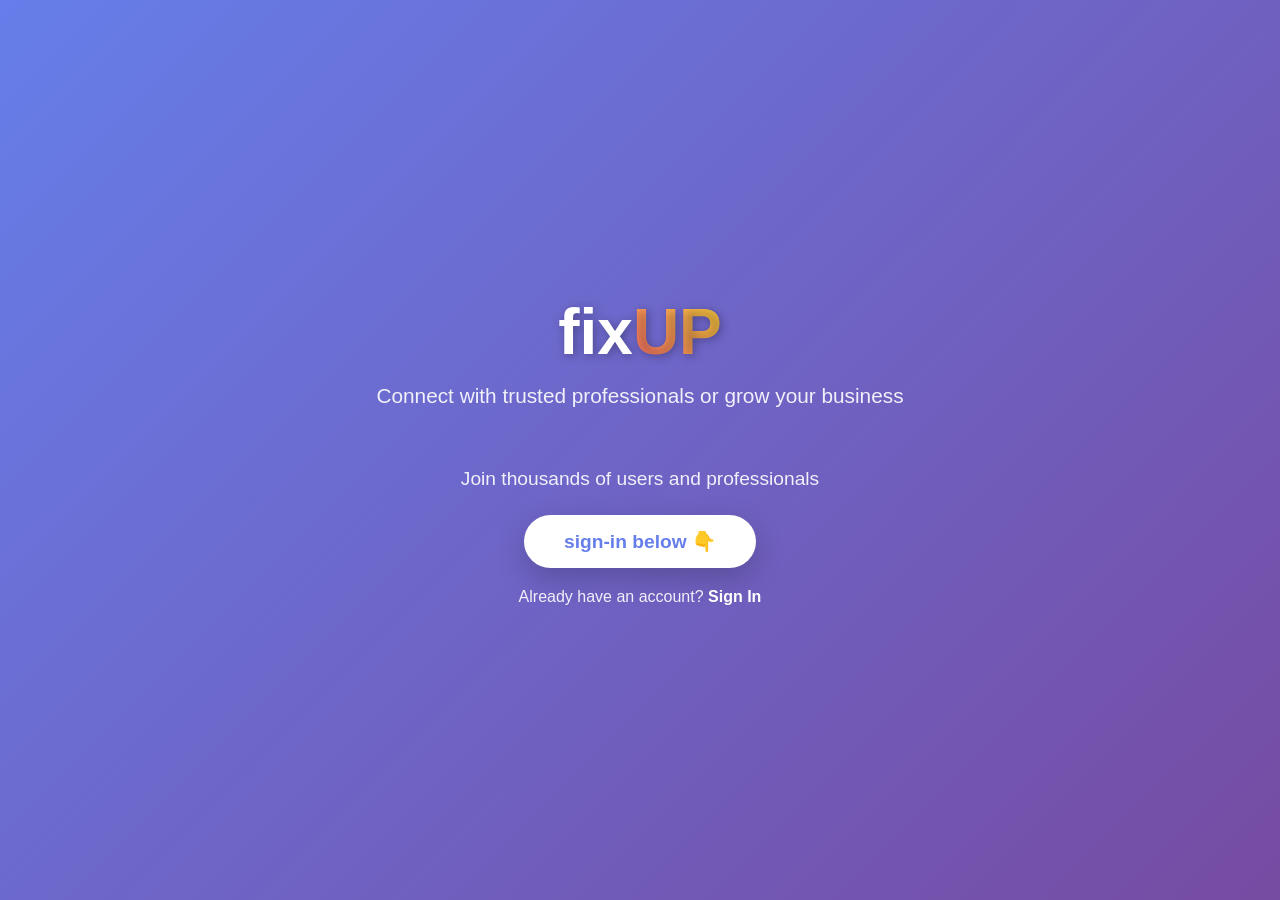
==== commit 02a231e0: "Update index.html" ====
--- a/index.html
+++ b/index.html
@@ -17,7 +17,7 @@
         <!-- Get Started Button -->
         <div class="cta-section">
             <p>Join thousands of users and professionals</p>
-            <button class="cta-btn" onclick="getStarted()">GetStarted🚀</button>
+            <button class="cta-btn" onclick="getStarted()">sign-in below 👇</button>
             <div class="login-link">
                 Already have an account? <a href="pages/login.html">Sign In</a>
             </div>
